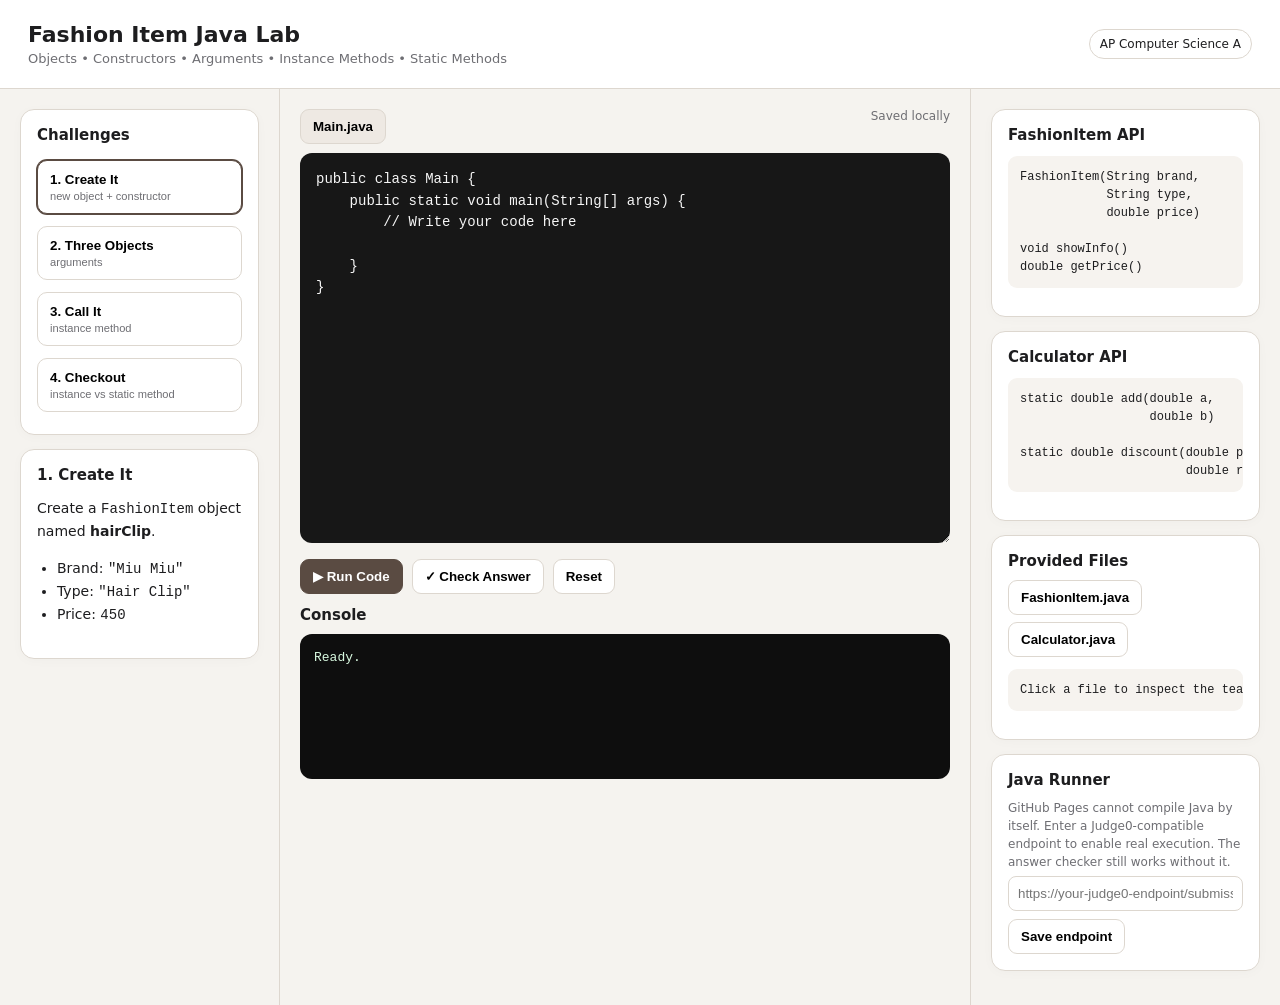
==== index.html @ 928f2ef9 "Add files via upload" ====
<!doctype html>
<html lang="en">
<head>
<meta charset="utf-8" />
<meta name="viewport" content="width=device-width,initial-scale=1" />
<title>Fashion Item Java Lab</title>
<style>
:root{--bg:#f5f3ef;--card:#fff;--ink:#1d1d1f;--muted:#6e6e73;--line:#ddd7cf;--accent:#5a4b42;--ok:#237a4b;--bad:#b33a3a;--code:#171717}
*{box-sizing:border-box} body{margin:0;font-family:Inter,ui-sans-serif,system-ui,-apple-system,BlinkMacSystemFont,"Segoe UI",sans-serif;background:var(--bg);color:var(--ink)}
header{padding:22px 28px;border-bottom:1px solid var(--line);background:#fff;display:flex;justify-content:space-between;gap:20px;align-items:center} h1{font-size:22px;margin:0}.sub{color:var(--muted);font-size:13px;margin-top:4px}.badge{font-size:12px;border:1px solid var(--line);border-radius:999px;padding:7px 10px}
main{display:grid;grid-template-columns:280px minmax(430px,1fr) 310px;min-height:calc(100vh - 83px)} aside,.work{padding:20px}.left{border-right:1px solid var(--line)}.right{border-left:1px solid var(--line)}
.card{background:var(--card);border:1px solid var(--line);border-radius:14px;padding:16px;margin-bottom:14px;box-shadow:0 2px 12px rgba(0,0,0,.025)} h2{font-size:15px;margin:0 0 10px}.challenge{width:100%;text-align:left;padding:11px 12px;margin:6px 0;border:1px solid var(--line);border-radius:10px;background:#fff;cursor:pointer}.challenge.active{border-color:var(--accent);box-shadow:0 0 0 1px var(--accent)}.challenge small{display:block;color:var(--muted);margin-top:3px}
.task p,.task li{font-size:14px;line-height:1.55}.task ul{padding-left:20px}.filetabs{display:flex;gap:7px;margin-bottom:9px;flex-wrap:wrap}.filetabs button,.btn{border:1px solid var(--line);background:#fff;border-radius:9px;padding:9px 12px;cursor:pointer;font-weight:600}.filetabs button.active{background:#eee9e3}.editor{width:100%;min-height:390px;background:var(--code);color:#f6f6f6;border:0;border-radius:12px;padding:16px;font:14px/1.55 ui-monospace,SFMono-Regular,Menlo,Consolas,monospace;tab-size:4;resize:vertical}.actions{display:flex;gap:9px;margin:12px 0}.btn.primary{background:var(--accent);color:#fff;border-color:var(--accent)}.btn:disabled{opacity:.5;cursor:not-allowed}.console{background:#0e0e0e;color:#d7f8df;border-radius:12px;min-height:145px;padding:14px;white-space:pre-wrap;font:13px/1.5 ui-monospace,SFMono-Regular,Menlo,Consolas,monospace}.feedback{margin-top:12px}.check{padding:9px 10px;border-radius:8px;margin:6px 0;font-size:13px;background:#f7f7f7}.ok{color:var(--ok)}.bad{color:var(--bad)} pre.api{overflow:auto;background:#f6f3ef;padding:12px;border-radius:9px;font:12px/1.5 ui-monospace,monospace}.note{font-size:12px;color:var(--muted);line-height:1.5}.status{font-size:12px;color:var(--muted);margin-left:auto}.settings input{width:100%;padding:9px;border:1px solid var(--line);border-radius:8px;margin:5px 0 8px}
@media(max-width:1000px){main{grid-template-columns:1fr}.left,.right{border:0}.right{order:3}.work{order:2}.left{order:1}}
</style>
</head>
<body>
<header><div><h1>Fashion Item Java Lab</h1><div class="sub">Objects • Constructors • Arguments • Instance Methods • Static Methods</div></div><div class="badge">AP Computer Science A</div></header>
<main>
<aside class="left">
  <div class="card"><h2>Challenges</h2><div id="challengeList"></div></div>
  <div class="card task"><h2 id="taskTitle"></h2><div id="taskBody"></div></div>
</aside>
<section class="work">
  <div class="filetabs"><button class="active">Main.java</button><span class="status" id="saveStatus">Saved locally</span></div>
  <textarea id="editor" class="editor" spellcheck="false"></textarea>
  <div class="actions"><button class="btn primary" id="runBtn">▶ Run Code</button><button class="btn" id="checkBtn">✓ Check Answer</button><button class="btn" id="resetBtn">Reset</button></div>
  <h2>Console</h2><div id="console" class="console">Ready.</div>
  <div id="feedback" class="feedback"></div>
</section>
<aside class="right">
  <div class="card"><h2>FashionItem API</h2><pre class="api">FashionItem(String brand,
            String type,
            double price)

void showInfo()
double getPrice()</pre></div>
  <div class="card"><h2>Calculator API</h2><pre class="api">static double add(double a,
                  double b)

static double discount(double price,
                       double rate)</pre></div>
  <div class="card"><h2>Provided Files</h2><div class="filetabs"><button onclick="showFile('fashion')">FashionItem.java</button><button onclick="showFile('calculator')">Calculator.java</button></div><pre id="provided" class="api">Click a file to inspect the teacher-provided code.</pre></div>
  <div class="card settings"><h2>Java Runner</h2><div class="note">GitHub Pages cannot compile Java by itself. Enter a Judge0-compatible endpoint to enable real execution. The answer checker still works without it.</div><input id="endpoint" placeholder="https://your-judge0-endpoint/submissions"/><button class="btn" id="saveEndpoint">Save endpoint</button></div>
</aside>
</main>
<script>
const fashion=`public class FashionItem {
    private String brand;
    private String type;
    private double price;

    public FashionItem(String itemBrand, String itemType, double itemPrice) {
        brand = itemBrand;
        type = itemType;
        price = itemPrice;
    }

    public void showInfo() {
        System.out.println("Brand: " + brand);
        System.out.println("Type: " + type);
        System.out.println("Price: $" + price);
    }

    public double getPrice() {
        return price;
    }
}`;
const calculator=`public class Calculator {
    public static double add(double price1, double price2) {
        return price1 + price2;
    }

    public static double discount(double price, double discountRate) {
        return price * (1 - discountRate);
    }
}`;
const starter=`public class Main {
    public static void main(String[] args) {
        // Write your code here

    }
}`;
const challenges=[
 {title:'1. Create It',small:'new object + constructor',body:`<p>Create a <code>FashionItem</code> object named <b>hairClip</b>.</p><ul><li>Brand: <code>"Miu Miu"</code></li><li>Type: <code>"Hair Clip"</code></li><li>Price: <code>450</code></li></ul>`,checks:[['Created a FashionItem object',/new\s+FashionItem\s*\(/],['Variable name is hairClip',/FashionItem\s+hairClip\s*=/],['Correct constructor arguments',/new\s+FashionItem\s*\(\s*"Miu Miu"\s*,\s*"Hair Clip"\s*,\s*450(?:\.0)?\s*\)/]]},
 {title:'2. Three Objects',small:'arguments',body:`<p>Create all three objects:</p><ul><li><b>ribbon</b>: LV, Ribbon, 200</li><li><b>hairClip</b>: Miu Miu, Hair Clip, 450</li><li><b>earring</b>: LV, Earring, 600</li></ul>`,checks:[['ribbon created',/FashionItem\s+ribbon\s*=\s*new\s+FashionItem\s*\(\s*"LV"\s*,\s*"Ribbon"\s*,\s*200(?:\.0)?\s*\)/],['hairClip created',/FashionItem\s+hairClip\s*=\s*new\s+FashionItem\s*\(\s*"Miu Miu"\s*,\s*"Hair Clip"\s*,\s*450(?:\.0)?\s*\)/],['earring created',/FashionItem\s+earring\s*=\s*new\s+FashionItem\s*\(\s*"LV"\s*,\s*"Earring"\s*,\s*600(?:\.0)?\s*\)/]]},
 {title:'3. Call It',small:'instance method',body:`<p>Create <b>hairClip</b> and then call its <code>showInfo()</code> method.</p><p>Think: <b>Which object</b> is performing the method?</p>`,checks:[['hairClip object created',/FashionItem\s+hairClip\s*=\s*new\s+FashionItem/],['Instance method called on the object',/hairClip\s*\.\s*showInfo\s*\(\s*\)\s*;/]]},
 {title:'4. Checkout',small:'instance vs static method',body:`<p>Create <b>hairClip</b> ($450) and <b>earring</b> ($600).</p><ul><li>Call <code>hairClip.showInfo()</code>.</li><li>Use <code>Calculator.add(...)</code> with both objects' <code>getPrice()</code>.</li><li>Store the result in a <code>double total</code>.</li><li>Print <code>"Total: $" + total</code>.</li></ul>`,checks:[['Both objects created',/FashionItem\s+hairClip[\s\S]*FashionItem\s+earring|FashionItem\s+earring[\s\S]*FashionItem\s+hairClip/],['Instance method: hairClip.showInfo()',/hairClip\s*\.\s*showInfo\s*\(\s*\)/],['Static method: Calculator.add(...)',/Calculator\s*\.\s*add\s*\(/],['Uses both getPrice() calls',/hairClip\s*\.\s*getPrice\s*\(\s*\)[\s\S]*earring\s*\.\s*getPrice\s*\(\s*\)|earring\s*\.\s*getPrice\s*\(\s*\)[\s\S]*hairClip\s*\.\s*getPrice\s*\(\s*\)/],['Stores result in double total',/double\s+total\s*=/],['Prints total',/System\.out\.println\s*\(\s*"Total: \$"\s*\+\s*total\s*\)/]]}
];
let current=0; const ed=document.getElementById('editor');
function key(){return 'fashionJavaLab_'+current}
function render(){document.getElementById('challengeList').innerHTML=challenges.map((c,i)=>`<button class="challenge ${i===current?'active':''}" onclick="selectChallenge(${i})"><b>${c.title}</b><small>${c.small}</small></button>`).join('');document.getElementById('taskTitle').textContent=challenges[current].title;document.getElementById('taskBody').innerHTML=challenges[current].body;ed.value=localStorage.getItem(key())||starter;document.getElementById('feedback').innerHTML='';document.getElementById('console').textContent='Ready.'}
window.selectChallenge=i=>{current=i;render()}; ed.addEventListener('input',()=>{localStorage.setItem(key(),ed.value);document.getElementById('saveStatus').textContent='Saved locally'});
window.showFile=which=>document.getElementById('provided').textContent=which==='fashion'?fashion:calculator;
document.getElementById('resetBtn').onclick=()=>{localStorage.removeItem(key());ed.value=starter;document.getElementById('feedback').innerHTML='';document.getElementById('console').textContent='Ready.'};
document.getElementById('checkBtn').onclick=()=>{let all=true;const html=challenges[current].checks.map(([label,re])=>{const ok=re.test(ed.value);all&=ok;return `<div class="check ${ok?'ok':'bad'}">${ok?'✓':'✗'} ${label}</div>`}).join('');document.getElementById('feedback').innerHTML=html+`<div class="check ${all?'ok':'bad'}"><b>${all?'✓ Challenge complete':'Keep going — fix the items above.'}</b></div>`};
const endpoint=document.getElementById('endpoint'); endpoint.value=localStorage.getItem('judge0Endpoint')||'';document.getElementById('saveEndpoint').onclick=()=>{localStorage.setItem('judge0Endpoint',endpoint.value.trim());alert('Runner endpoint saved on this browser.')};
document.getElementById('runBtn').onclick=async()=>{const ep=(localStorage.getItem('judge0Endpoint')||'').trim();const con=document.getElementById('console');if(!ep){con.textContent='Java runner is not configured.\n\nUse “Check Answer” for structural feedback, or add a Judge0-compatible endpoint in the right panel to run real Java.';return;}con.textContent='Compiling and running…';const source=[ed.value,fashion,calculator].join('\n\n');try{const sep=ep.includes('?')?'&':'?';const res=await fetch(ep+sep+'base64_encoded=false&wait=true',{method:'POST',headers:{'Content-Type':'application/json'},body:JSON.stringify({source_code:source,language_id:62,stdin:''})});const data=await res.json();con.textContent=data.stdout||data.compile_output||data.stderr||data.message||JSON.stringify(data,null,2)}catch(e){con.textContent='Runner error: '+e.message+'\n\nIf this is a CORS error, use your own proxy/runner endpoint.'}};
render();
</script>
</body></html>
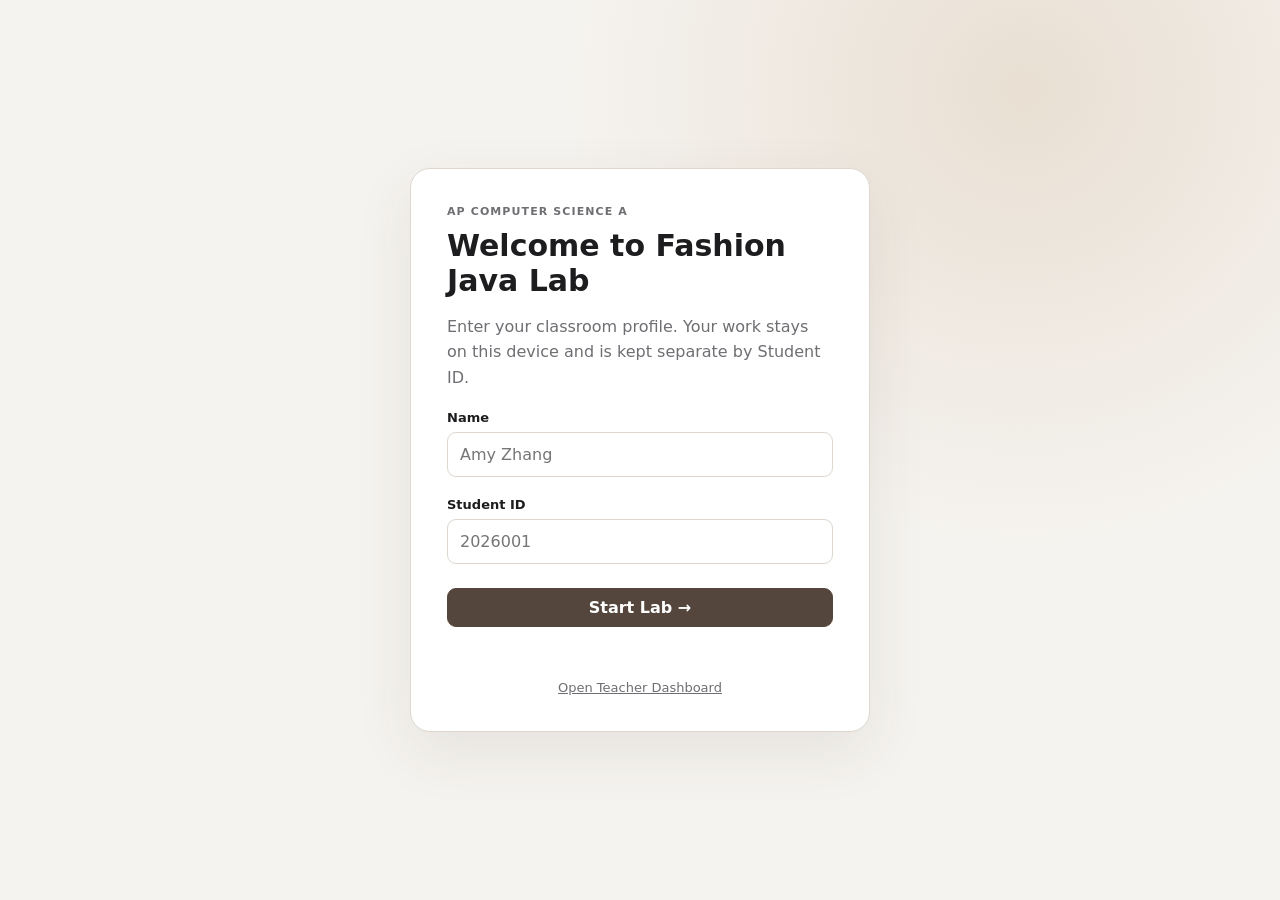
==== commit 4a5b23d3: "Build persistent Fashion Java Lab workflow" ====
--- a/index.html
+++ b/index.html
@@ -1,101 +1,26 @@
 <!doctype html>
-<html lang="en">
-<head>
-<meta charset="utf-8" />
-<meta name="viewport" content="width=device-width,initial-scale=1" />
-<title>Fashion Item Java Lab</title>
-<style>
-:root{--bg:#f5f3ef;--card:#fff;--ink:#1d1d1f;--muted:#6e6e73;--line:#ddd7cf;--accent:#5a4b42;--ok:#237a4b;--bad:#b33a3a;--code:#171717}
-*{box-sizing:border-box} body{margin:0;font-family:Inter,ui-sans-serif,system-ui,-apple-system,BlinkMacSystemFont,"Segoe UI",sans-serif;background:var(--bg);color:var(--ink)}
-header{padding:22px 28px;border-bottom:1px solid var(--line);background:#fff;display:flex;justify-content:space-between;gap:20px;align-items:center} h1{font-size:22px;margin:0}.sub{color:var(--muted);font-size:13px;margin-top:4px}.badge{font-size:12px;border:1px solid var(--line);border-radius:999px;padding:7px 10px}
-main{display:grid;grid-template-columns:280px minmax(430px,1fr) 310px;min-height:calc(100vh - 83px)} aside,.work{padding:20px}.left{border-right:1px solid var(--line)}.right{border-left:1px solid var(--line)}
-.card{background:var(--card);border:1px solid var(--line);border-radius:14px;padding:16px;margin-bottom:14px;box-shadow:0 2px 12px rgba(0,0,0,.025)} h2{font-size:15px;margin:0 0 10px}.challenge{width:100%;text-align:left;padding:11px 12px;margin:6px 0;border:1px solid var(--line);border-radius:10px;background:#fff;cursor:pointer}.challenge.active{border-color:var(--accent);box-shadow:0 0 0 1px var(--accent)}.challenge small{display:block;color:var(--muted);margin-top:3px}
-.task p,.task li{font-size:14px;line-height:1.55}.task ul{padding-left:20px}.filetabs{display:flex;gap:7px;margin-bottom:9px;flex-wrap:wrap}.filetabs button,.btn{border:1px solid var(--line);background:#fff;border-radius:9px;padding:9px 12px;cursor:pointer;font-weight:600}.filetabs button.active{background:#eee9e3}.editor{width:100%;min-height:390px;background:var(--code);color:#f6f6f6;border:0;border-radius:12px;padding:16px;font:14px/1.55 ui-monospace,SFMono-Regular,Menlo,Consolas,monospace;tab-size:4;resize:vertical}.actions{display:flex;gap:9px;margin:12px 0}.btn.primary{background:var(--accent);color:#fff;border-color:var(--accent)}.btn:disabled{opacity:.5;cursor:not-allowed}.console{background:#0e0e0e;color:#d7f8df;border-radius:12px;min-height:145px;padding:14px;white-space:pre-wrap;font:13px/1.5 ui-monospace,SFMono-Regular,Menlo,Consolas,monospace}.feedback{margin-top:12px}.check{padding:9px 10px;border-radius:8px;margin:6px 0;font-size:13px;background:#f7f7f7}.ok{color:var(--ok)}.bad{color:var(--bad)} pre.api{overflow:auto;background:#f6f3ef;padding:12px;border-radius:9px;font:12px/1.5 ui-monospace,monospace}.note{font-size:12px;color:var(--muted);line-height:1.5}.status{font-size:12px;color:var(--muted);margin-left:auto}.settings input{width:100%;padding:9px;border:1px solid var(--line);border-radius:8px;margin:5px 0 8px}
-@media(max-width:1000px){main{grid-template-columns:1fr}.left,.right{border:0}.right{order:3}.work{order:2}.left{order:1}}
-</style>
-</head>
+<html lang="en"><head><meta charset="utf-8"><meta name="viewport" content="width=device-width,initial-scale=1"><title>Fashion Item Java Lab</title><link rel="stylesheet" href="assets/style.css"></head>
 <body>
-<header><div><h1>Fashion Item Java Lab</h1><div class="sub">Objects • Constructors • Arguments • Instance Methods • Static Methods</div></div><div class="badge">AP Computer Science A</div></header>
-<main>
-<aside class="left">
-  <div class="card"><h2>Challenges</h2><div id="challengeList"></div></div>
-  <div class="card task"><h2 id="taskTitle"></h2><div id="taskBody"></div></div>
-</aside>
-<section class="work">
-  <div class="filetabs"><button class="active">Main.java</button><span class="status" id="saveStatus">Saved locally</span></div>
-  <textarea id="editor" class="editor" spellcheck="false"></textarea>
-  <div class="actions"><button class="btn primary" id="runBtn">▶ Run Code</button><button class="btn" id="checkBtn">✓ Check Answer</button><button class="btn" id="resetBtn">Reset</button></div>
-  <h2>Console</h2><div id="console" class="console">Ready.</div>
-  <div id="feedback" class="feedback"></div>
-</section>
-<aside class="right">
-  <div class="card"><h2>FashionItem API</h2><pre class="api">FashionItem(String brand,
-            String type,
-            double price)
+<section id="loginView" class="login-shell"><form id="loginForm" class="login-card"><div class="eyebrow">AP Computer Science A</div><h1>Welcome to Fashion Java Lab</h1><p class="muted">Enter your classroom profile. Your work stays on this device and is kept separate by Student ID.</p><label for="studentName">Name</label><input id="studentName" name="name" autocomplete="name" required maxlength="80" placeholder="Amy Zhang"><label for="studentId">Student ID</label><input id="studentId" name="id" required maxlength="40" pattern=".*\S.*" placeholder="2026001"><button class="btn primary wide" type="submit">Start Lab →</button><p id="loginError" class="error" role="alert"></p><a href="teacher.html" class="quiet-link">Open Teacher Dashboard</a></form></section>
+<div id="labView" class="hidden">
+<header class="topbar"><div><h1>Fashion Item Java Lab</h1><div class="sub">Objects · Constructors · Arguments · Methods</div></div><div class="student-tools"><span id="studentBadge" class="badge"></span><strong id="topScore">Score: 0 / 4</strong><button id="exportBtn" class="btn">Export Assignment</button><button id="logoutBtn" class="btn ghost">Logout</button></div></header>
+<main class="lab-grid"><aside class="left panel"><div class="section-label">Progress</div><div id="challengeList"></div><article class="card task"><div class="eyebrow" id="challengeNumber"></div><h2 id="taskTitle"></h2><div id="taskBody"></div></article><button id="resetBtn" class="text-button danger">Reset My Lab</button></aside>
+<section class="work panel"><div class="editor-head"><div id="fileTabs" class="filetabs"><button data-file="main" class="active">Main.java <span class="edit-dot">editable</span></button><button data-file="fashion">FashionItem.java</button><button data-file="calculator">Calculator.java</button></div><span class="save-status" id="saveStatus">Saved locally ✓</span></div><textarea id="editor" class="editor" aria-label="Java code editor" spellcheck="false"></textarea><div class="actions"><button class="btn primary" id="runBtn">▶ Run Code</button><button class="btn success" id="checkBtn">✓ Check Answer</button></div><section class="results"><div class="section-label">Console &amp; Check Results</div><div id="console" class="console" aria-live="polite">Ready. Select a challenge and build your Main.java.</div><div id="feedback" aria-live="polite"></div></section></section>
+<aside class="right panel"><div class="section-label">API Reference</div><article class="card"><h2>FashionItem</h2><h3>Constructor · parameters</h3><pre class="api">FashionItem(
+  String itemBrand,
+  String itemType,
+  double itemPrice
+)</pre><h3>Instance methods</h3><code>void showInfo()</code><br><code>double getPrice()</code></article><article class="card"><h2>Calculator</h2><h3>Static methods</h3><pre class="api">static double add(
+  double price1,
+  double price2
+)
 
-void showInfo()
-double getPrice()</pre></div>
-  <div class="card"><h2>Calculator API</h2><pre class="api">static double add(double a,
-                  double b)
+static double discount(
+  double price,
+  double discountRate
+)</pre></article><article class="card concept"><h2>Object or class?</h2><pre><b>hairClip</b>.showInfo()
+↑ OBJECT → instance method
 
-static double discount(double price,
-                       double rate)</pre></div>
-  <div class="card"><h2>Provided Files</h2><div class="filetabs"><button onclick="showFile('fashion')">FashionItem.java</button><button onclick="showFile('calculator')">Calculator.java</button></div><pre id="provided" class="api">Click a file to inspect the teacher-provided code.</pre></div>
-  <div class="card settings"><h2>Java Runner</h2><div class="note">GitHub Pages cannot compile Java by itself. Enter a Judge0-compatible endpoint to enable real execution. The answer checker still works without it.</div><input id="endpoint" placeholder="https://your-judge0-endpoint/submissions"/><button class="btn" id="saveEndpoint">Save endpoint</button></div>
-</aside>
-</main>
-<script>
-const fashion=`public class FashionItem {
-    private String brand;
-    private String type;
-    private double price;
-
-    public FashionItem(String itemBrand, String itemType, double itemPrice) {
-        brand = itemBrand;
-        type = itemType;
-        price = itemPrice;
-    }
-
-    public void showInfo() {
-        System.out.println("Brand: " + brand);
-        System.out.println("Type: " + type);
-        System.out.println("Price: $" + price);
-    }
-
-    public double getPrice() {
-        return price;
-    }
-}`;
-const calculator=`public class Calculator {
-    public static double add(double price1, double price2) {
-        return price1 + price2;
-    }
-
-    public static double discount(double price, double discountRate) {
-        return price * (1 - discountRate);
-    }
-}`;
-const starter=`public class Main {
-    public static void main(String[] args) {
-        // Write your code here
-
-    }
-}`;
-const challenges=[
- {title:'1. Create It',small:'new object + constructor',body:`<p>Create a <code>FashionItem</code> object named <b>hairClip</b>.</p><ul><li>Brand: <code>"Miu Miu"</code></li><li>Type: <code>"Hair Clip"</code></li><li>Price: <code>450</code></li></ul>`,checks:[['Created a FashionItem object',/new\s+FashionItem\s*\(/],['Variable name is hairClip',/FashionItem\s+hairClip\s*=/],['Correct constructor arguments',/new\s+FashionItem\s*\(\s*"Miu Miu"\s*,\s*"Hair Clip"\s*,\s*450(?:\.0)?\s*\)/]]},
- {title:'2. Three Objects',small:'arguments',body:`<p>Create all three objects:</p><ul><li><b>ribbon</b>: LV, Ribbon, 200</li><li><b>hairClip</b>: Miu Miu, Hair Clip, 450</li><li><b>earring</b>: LV, Earring, 600</li></ul>`,checks:[['ribbon created',/FashionItem\s+ribbon\s*=\s*new\s+FashionItem\s*\(\s*"LV"\s*,\s*"Ribbon"\s*,\s*200(?:\.0)?\s*\)/],['hairClip created',/FashionItem\s+hairClip\s*=\s*new\s+FashionItem\s*\(\s*"Miu Miu"\s*,\s*"Hair Clip"\s*,\s*450(?:\.0)?\s*\)/],['earring created',/FashionItem\s+earring\s*=\s*new\s+FashionItem\s*\(\s*"LV"\s*,\s*"Earring"\s*,\s*600(?:\.0)?\s*\)/]]},
- {title:'3. Call It',small:'instance method',body:`<p>Create <b>hairClip</b> and then call its <code>showInfo()</code> method.</p><p>Think: <b>Which object</b> is performing the method?</p>`,checks:[['hairClip object created',/FashionItem\s+hairClip\s*=\s*new\s+FashionItem/],['Instance method called on the object',/hairClip\s*\.\s*showInfo\s*\(\s*\)\s*;/]]},
- {title:'4. Checkout',small:'instance vs static method',body:`<p>Create <b>hairClip</b> ($450) and <b>earring</b> ($600).</p><ul><li>Call <code>hairClip.showInfo()</code>.</li><li>Use <code>Calculator.add(...)</code> with both objects' <code>getPrice()</code>.</li><li>Store the result in a <code>double total</code>.</li><li>Print <code>"Total: $" + total</code>.</li></ul>`,checks:[['Both objects created',/FashionItem\s+hairClip[\s\S]*FashionItem\s+earring|FashionItem\s+earring[\s\S]*FashionItem\s+hairClip/],['Instance method: hairClip.showInfo()',/hairClip\s*\.\s*showInfo\s*\(\s*\)/],['Static method: Calculator.add(...)',/Calculator\s*\.\s*add\s*\(/],['Uses both getPrice() calls',/hairClip\s*\.\s*getPrice\s*\(\s*\)[\s\S]*earring\s*\.\s*getPrice\s*\(\s*\)|earring\s*\.\s*getPrice\s*\(\s*\)[\s\S]*hairClip\s*\.\s*getPrice\s*\(\s*\)/],['Stores result in double total',/double\s+total\s*=/],['Prints total',/System\.out\.println\s*\(\s*"Total: \$"\s*\+\s*total\s*\)/]]}
-];
-let current=0; const ed=document.getElementById('editor');
-function key(){return 'fashionJavaLab_'+current}
-function render(){document.getElementById('challengeList').innerHTML=challenges.map((c,i)=>`<button class="challenge ${i===current?'active':''}" onclick="selectChallenge(${i})"><b>${c.title}</b><small>${c.small}</small></button>`).join('');document.getElementById('taskTitle').textContent=challenges[current].title;document.getElementById('taskBody').innerHTML=challenges[current].body;ed.value=localStorage.getItem(key())||starter;document.getElementById('feedback').innerHTML='';document.getElementById('console').textContent='Ready.'}
-window.selectChallenge=i=>{current=i;render()}; ed.addEventListener('input',()=>{localStorage.setItem(key(),ed.value);document.getElementById('saveStatus').textContent='Saved locally'});
-window.showFile=which=>document.getElementById('provided').textContent=which==='fashion'?fashion:calculator;
-document.getElementById('resetBtn').onclick=()=>{localStorage.removeItem(key());ed.value=starter;document.getElementById('feedback').innerHTML='';document.getElementById('console').textContent='Ready.'};
-document.getElementById('checkBtn').onclick=()=>{let all=true;const html=challenges[current].checks.map(([label,re])=>{const ok=re.test(ed.value);all&=ok;return `<div class="check ${ok?'ok':'bad'}">${ok?'✓':'✗'} ${label}</div>`}).join('');document.getElementById('feedback').innerHTML=html+`<div class="check ${all?'ok':'bad'}"><b>${all?'✓ Challenge complete':'Keep going — fix the items above.'}</b></div>`};
-const endpoint=document.getElementById('endpoint'); endpoint.value=localStorage.getItem('judge0Endpoint')||'';document.getElementById('saveEndpoint').onclick=()=>{localStorage.setItem('judge0Endpoint',endpoint.value.trim());alert('Runner endpoint saved on this browser.')};
-document.getElementById('runBtn').onclick=async()=>{const ep=(localStorage.getItem('judge0Endpoint')||'').trim();const con=document.getElementById('console');if(!ep){con.textContent='Java runner is not configured.\n\nUse “Check Answer” for structural feedback, or add a Judge0-compatible endpoint in the right panel to run real Java.';return;}con.textContent='Compiling and running…';const source=[ed.value,fashion,calculator].join('\n\n');try{const sep=ep.includes('?')?'&':'?';const res=await fetch(ep+sep+'base64_encoded=false&wait=true',{method:'POST',headers:{'Content-Type':'application/json'},body:JSON.stringify({source_code:source,language_id:62,stdin:''})});const data=await res.json();con.textContent=data.stdout||data.compile_output||data.stderr||data.message||JSON.stringify(data,null,2)}catch(e){con.textContent='Runner error: '+e.message+'\n\nIf this is a CORS error, use your own proxy/runner endpoint.'}};
-render();
-</script>
-</body></html>
+<b>Calculator</b>.add(...)
+↑ CLASS → static method</pre></article><details class="card settings"><summary>Java Runner settings</summary><p class="note">Optional Judge0-compatible submissions endpoint. Check Answer works without it.</p><label for="endpoint">Endpoint</label><input id="endpoint" placeholder="https://…/submissions"><button class="btn" id="saveEndpoint">Save endpoint</button></details></aside></main></div>
+<script src="assets/app.js"></script></body></html>
--- a/assets/style.css
+++ b/assets/style.css
@@ -0,0 +1 @@
+:root{--bg:#f5f3ef;--card:#fff;--ink:#1d1d1f;--muted:#6e6e73;--line:#ddd7cf;--accent:#55463d;--accent-soft:#eee8e1;--ok:#197447;--ok-soft:#e9f6ef;--bad:#b33a3a;--bad-soft:#fdf0ef;--code:#171717}*{box-sizing:border-box}body{margin:0;font-family:Inter,ui-sans-serif,system-ui,-apple-system,"Segoe UI",sans-serif;background:var(--bg);color:var(--ink)}button,input,textarea{font:inherit}.hidden{display:none!important}.muted,.note,.sub{color:var(--muted)}.login-shell{min-height:100vh;display:grid;place-items:center;padding:24px;background:radial-gradient(circle at 80% 10%,#e9dfd3,transparent 35%),var(--bg)}.login-card{width:min(460px,100%);background:#fff;border:1px solid var(--line);border-radius:20px;padding:36px;box-shadow:0 20px 60px #4a382516}.login-card h1{font-size:30px;margin:8px 0}.login-card p{line-height:1.6}.login-card label,.settings label{display:block;font-size:13px;font-weight:700;margin:20px 0 7px}.login-card input,.settings input{width:100%;padding:12px;border:1px solid var(--line);border-radius:9px}.wide{width:100%;margin-top:24px}.quiet-link{display:block;text-align:center;margin-top:20px;color:var(--muted);font-size:13px}.error{color:var(--bad);font-size:13px;min-height:20px}.topbar{padding:16px 24px;border-bottom:1px solid var(--line);background:#fff;display:flex;justify-content:space-between;gap:20px;align-items:center}.topbar h1{font-size:20px;margin:0}.sub{font-size:12px;margin-top:3px}.student-tools{display:flex;align-items:center;gap:10px;flex-wrap:wrap;justify-content:flex-end}.badge{font-size:12px;background:var(--accent-soft);border-radius:999px;padding:7px 11px}.lab-grid{display:grid;grid-template-columns:280px minmax(450px,1fr) 300px;min-height:calc(100vh - 73px)}.panel{padding:20px}.left{border-right:1px solid var(--line)}.right{border-left:1px solid var(--line)}.section-label,.eyebrow{text-transform:uppercase;letter-spacing:.1em;font-size:11px;font-weight:800;color:var(--muted);margin-bottom:10px}.card{background:var(--card);border:1px solid var(--line);border-radius:14px;padding:16px;margin:14px 0;box-shadow:0 2px 12px #00000007}.card h2{font-size:16px;margin:0 0 10px}.card h3{font-size:11px;text-transform:uppercase;letter-spacing:.07em;color:var(--muted);margin:16px 0 7px}.task p,.task li{font-size:14px;line-height:1.55}.task ul{padding-left:20px}.challenge{width:100%;display:grid;grid-template-columns:28px 1fr 20px;text-align:left;align-items:center;padding:11px 9px;margin:5px 0;border:1px solid transparent;border-radius:10px;background:transparent;cursor:pointer}.challenge.active{border-color:var(--accent);background:#fff}.challenge:hover{background:#fff}.challenge small{display:block;color:var(--muted);margin-top:2px}.progress-icon{font-size:17px;color:var(--muted)}.complete .progress-icon{color:var(--ok)}.editor-head{display:flex;align-items:center;justify-content:space-between;gap:8px}.filetabs{display:flex;gap:6px;flex-wrap:wrap}.filetabs button,.btn{border:1px solid var(--line);background:#fff;border-radius:9px;padding:9px 12px;cursor:pointer;font-weight:650}.filetabs button.active{background:var(--accent-soft);border-color:#c9b9aa}.edit-dot{font-size:9px;color:var(--ok);margin-left:3px}.editor{width:100%;min-height:430px;background:var(--code);color:#f6f6f6;border:0;border-radius:12px;padding:18px;margin-top:9px;font:14px/1.6 ui-monospace,SFMono-Regular,Menlo,Consolas,monospace;tab-size:4;resize:vertical}.editor:read-only{color:#d5d0cb}.save-status{font-size:12px;color:var(--ok);white-space:nowrap}.actions{display:flex;gap:9px;margin:12px 0}.btn.primary{background:var(--accent);color:#fff;border-color:var(--accent)}.btn.success{color:var(--ok);border-color:#99cbb0}.btn.ghost{background:transparent}.text-button{border:0;background:none;cursor:pointer;text-decoration:underline;color:var(--muted)}.danger{color:var(--bad)}.results{margin-top:20px}.console{background:#0e0e0e;color:#d7f8df;border-radius:12px;min-height:100px;padding:14px;white-space:pre-wrap;font:13px/1.5 ui-monospace,SFMono-Regular,Menlo,Consolas,monospace}.check{padding:9px 11px;border-radius:8px;margin:6px 0;font-size:13px}.check.ok{color:var(--ok);background:var(--ok-soft)}.check.bad{color:var(--bad);background:var(--bad-soft)}pre.api{overflow:auto;background:#f6f3ef;padding:12px;border-radius:9px;font:12px/1.5 ui-monospace,monospace}.concept pre{white-space:pre-wrap;font:12px/1.7 ui-monospace,monospace}.settings summary{cursor:pointer;font-weight:700}.settings input{margin:4px 0 9px}.note{font-size:12px;line-height:1.5}@media(max-width:1080px){.lab-grid{grid-template-columns:240px 1fr}.right{grid-column:1/-1;border:0;border-top:1px solid var(--line);display:grid;grid-template-columns:repeat(3,1fr);gap:12px}.right>.section-label{grid-column:1/-1}.right .card{margin:0}}@media(max-width:760px){.topbar{align-items:flex-start}.lab-grid{display:block}.left,.right{border:0;border-bottom:1px solid var(--line)}.right{display:block}.right .card{margin:14px 0}.student-tools .badge{display:none}.editor{min-height:360px}.login-card{padding:26px}.save-status{display:none}}
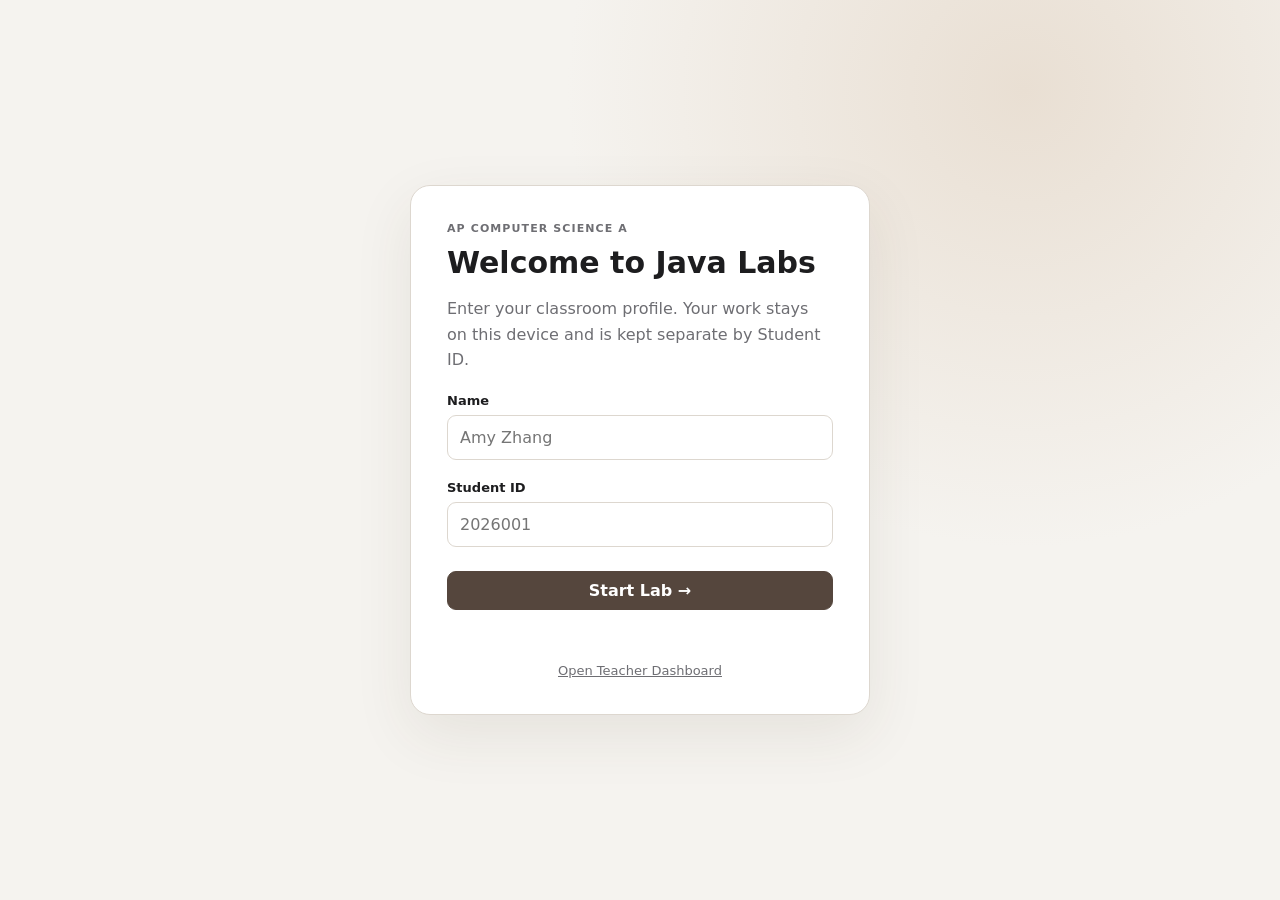
==== commit 73bd3b2d: "Add Trail Pass Lab 2 with checkpoints and separate scoring" ====
--- a/index.html
+++ b/index.html
@@ -1,12 +1,13 @@
 <!doctype html>
-<html lang="en"><head><meta charset="utf-8"><meta name="viewport" content="width=device-width,initial-scale=1"><title>Fashion Item Java Lab</title><link rel="stylesheet" href="assets/style.css"></head>
+<html lang="en"><head><meta charset="utf-8"><meta name="viewport" content="width=device-width,initial-scale=1"><title>AP CSA Java Labs</title><link rel="stylesheet" href="assets/style.css"></head>
 <body>
-<section id="loginView" class="login-shell"><form id="loginForm" class="login-card"><div class="eyebrow">AP Computer Science A</div><h1>Welcome to Fashion Java Lab</h1><p class="muted">Enter your classroom profile. Your work stays on this device and is kept separate by Student ID.</p><label for="studentName">Name</label><input id="studentName" name="name" autocomplete="name" required maxlength="80" placeholder="Amy Zhang"><label for="studentId">Student ID</label><input id="studentId" name="id" required maxlength="40" pattern=".*\S.*" placeholder="2026001"><button class="btn primary wide" type="submit">Start Lab →</button><p id="loginError" class="error" role="alert"></p><a href="teacher.html" class="quiet-link">Open Teacher Dashboard</a></form></section>
+<section id="loginView" class="login-shell"><form id="loginForm" class="login-card"><div class="eyebrow">AP Computer Science A</div><h1>Welcome to Java Labs</h1><p class="muted">Enter your classroom profile. Your work stays on this device and is kept separate by Student ID.</p><label for="studentName">Name</label><input id="studentName" name="name" autocomplete="name" required maxlength="80" placeholder="Amy Zhang"><label for="studentId">Student ID</label><input id="studentId" name="id" required maxlength="40" pattern=".*\S.*" placeholder="2026001"><button class="btn primary wide" type="submit">Start Lab →</button><p id="loginError" class="error" role="alert"></p><a href="teacher.html" class="quiet-link">Open Teacher Dashboard</a></form></section>
+<section id="labSelectView" class="lab-select-shell hidden"><div class="lab-select-card"><div class="lab-select-head"><div><div class="eyebrow">AP Computer Science A</div><h1>Choose a Lab</h1><p class="muted">Select the activity you want to open.</p></div><div class="student-tools"><span id="selectStudentBadge" class="badge"></span><button id="selectLogoutBtn" class="btn ghost" type="button">Logout</button></div></div><div class="lab-options"><button id="lab1Btn" class="lab-option" type="button"><span class="lab-number">Lab 1</span><strong>Fashion Java Lab</strong><small>Objects · Constructors · Arguments · Methods</small><span class="lab-arrow">Open →</span></button><button id="lab2Btn" class="lab-option" type="button"><span class="lab-number">Lab 2</span><strong>Trail Pass Java Lab</strong><small>Strings · Substrings · Random Numbers</small><span class="lab-arrow">Open →</span></button></div></div></section>
 <div id="labView" class="hidden">
-<header class="topbar"><div><h1>Fashion Item Java Lab</h1><div class="sub">Objects · Constructors · Arguments · Methods</div></div><div class="student-tools"><span id="studentBadge" class="badge"></span><strong id="topScore">Score: 0 / 4</strong><button id="exportBtn" class="btn">Export Assignment</button><button id="logoutBtn" class="btn ghost">Logout</button></div></header>
+<header class="topbar"><div><h1 id="labTitle">Fashion Item Java Lab</h1><div id="labSubtitle" class="sub">Objects · Constructors · Arguments · Methods</div></div><div class="student-tools"><span id="studentBadge" class="badge"></span><strong id="topScore">Score: 0 / 4</strong><button id="chooseLabBtn" class="btn ghost" type="button">Choose Lab</button><button id="exportBtn" class="btn">Export Assignment</button><button id="logoutBtn" class="btn ghost">Logout</button></div></header>
 <main class="lab-grid"><aside class="left panel"><div class="section-label">Progress</div><div id="challengeList"></div><article class="card task"><div class="eyebrow" id="challengeNumber"></div><h2 id="taskTitle"></h2><div id="taskBody"></div></article><button id="resetBtn" class="text-button danger">Reset My Lab</button></aside>
 <section class="work panel"><div class="editor-head"><div id="fileTabs" class="filetabs"><button data-file="main" class="active">Main.java <span class="edit-dot">editable</span></button><button data-file="fashion">FashionItem.java</button><button data-file="calculator">Calculator.java</button></div><span class="save-status" id="saveStatus">Saved locally ✓</span></div><textarea id="editor" class="editor" aria-label="Java code editor" spellcheck="false"></textarea><div class="actions"><button class="btn primary" id="runBtn">▶ Run Code</button><button class="btn success" id="checkBtn">✓ Check Answer</button></div><section class="results"><div class="section-label">Console &amp; Check Results</div><div id="console" class="console" aria-live="polite">Ready. Select a challenge and build your Main.java.</div><div id="feedback" aria-live="polite"></div></section></section>
-<aside class="right panel"><div class="section-label">API Reference</div><article class="card"><h2>FashionItem</h2><h3>Constructor · parameters</h3><pre class="api">FashionItem(
+<aside class="right panel"><div class="section-label">API Reference</div><div id="fashionReference"><article class="card"><h2>FashionItem</h2><h3>Constructor · parameters</h3><pre class="api">FashionItem(
   String itemBrand,
   String itemType,
   double itemPrice
@@ -18,9 +19,16 @@
 static double discount(
   double price,
   double discountRate
-)</pre></article><article class="card concept"><h2>Object or class?</h2><pre><b>hairClip</b>.showInfo()
-↑ OBJECT → instance method
+)</pre></article><article class="card concept"><h2>Object or class?</h2><pre><b>objectName</b>.instanceMethod()
+↑ call on an OBJECT
 
-<b>Calculator</b>.add(...)
-↑ CLASS → static method</pre></article><details class="card settings"><summary>Java Runner settings</summary><p class="note">Optional Judge0-compatible submissions endpoint. Check Answer works without it.</p><label for="endpoint">Endpoint</label><input id="endpoint" placeholder="https://…/submissions"><button class="btn" id="saveEndpoint">Save endpoint</button></details></aside></main></div>
+<b>ClassName</b>.staticMethod(...)
+↑ call on a CLASS</pre></article></div><div id="trailReference" class="hidden"><article class="card"><h2>String API</h2><pre class="api">int indexOf(String text)
+String substring(int begin)
+String substring(int begin, int end)
+int length()</pre><p class="note">Indices start at 0. The substring end is exclusive. Call these methods on a String object.</p></article><article class="card"><h2>Random positions</h2><pre class="api">Math.random()
+// double: 0.0 ≤ value &lt; 1.0
+
+(int) (Math.random() * count)
+// integer: 0 through count - 1</pre><p class="note">Scale before casting. For a slice of length k in a string of length n, there are n - k + 1 valid start positions.</p></article><article class="card"><h2>Checkpoint guide</h2><p class="note">One cumulative Main.java. Each completed checkpoint earns one point. Check Answer checks Java structures; it does not compile or execute code. Use the variable names in each task. Run Code is optional.</p></article></div><details class="card settings"><summary>Java Runner settings</summary><p class="note">Optional Judge0-compatible submissions endpoint. Check Answer works without it.</p><label for="endpoint">Endpoint</label><input id="endpoint" placeholder="https://…/submissions"><button class="btn" id="saveEndpoint">Save endpoint</button></details></aside></main></div>
 <script src="assets/app.js"></script></body></html>
--- a/assets/style.css
+++ b/assets/style.css
@@ -1 +1 @@
-:root{--bg:#f5f3ef;--card:#fff;--ink:#1d1d1f;--muted:#6e6e73;--line:#ddd7cf;--accent:#55463d;--accent-soft:#eee8e1;--ok:#197447;--ok-soft:#e9f6ef;--bad:#b33a3a;--bad-soft:#fdf0ef;--code:#171717}*{box-sizing:border-box}body{margin:0;font-family:Inter,ui-sans-serif,system-ui,-apple-system,"Segoe UI",sans-serif;background:var(--bg);color:var(--ink)}button,input,textarea{font:inherit}.hidden{display:none!important}.muted,.note,.sub{color:var(--muted)}.login-shell{min-height:100vh;display:grid;place-items:center;padding:24px;background:radial-gradient(circle at 80% 10%,#e9dfd3,transparent 35%),var(--bg)}.login-card{width:min(460px,100%);background:#fff;border:1px solid var(--line);border-radius:20px;padding:36px;box-shadow:0 20px 60px #4a382516}.login-card h1{font-size:30px;margin:8px 0}.login-card p{line-height:1.6}.login-card label,.settings label{display:block;font-size:13px;font-weight:700;margin:20px 0 7px}.login-card input,.settings input{width:100%;padding:12px;border:1px solid var(--line);border-radius:9px}.wide{width:100%;margin-top:24px}.quiet-link{display:block;text-align:center;margin-top:20px;color:var(--muted);font-size:13px}.error{color:var(--bad);font-size:13px;min-height:20px}.topbar{padding:16px 24px;border-bottom:1px solid var(--line);background:#fff;display:flex;justify-content:space-between;gap:20px;align-items:center}.topbar h1{font-size:20px;margin:0}.sub{font-size:12px;margin-top:3px}.student-tools{display:flex;align-items:center;gap:10px;flex-wrap:wrap;justify-content:flex-end}.badge{font-size:12px;background:var(--accent-soft);border-radius:999px;padding:7px 11px}.lab-grid{display:grid;grid-template-columns:280px minmax(450px,1fr) 300px;min-height:calc(100vh - 73px)}.panel{padding:20px}.left{border-right:1px solid var(--line)}.right{border-left:1px solid var(--line)}.section-label,.eyebrow{text-transform:uppercase;letter-spacing:.1em;font-size:11px;font-weight:800;color:var(--muted);margin-bottom:10px}.card{background:var(--card);border:1px solid var(--line);border-radius:14px;padding:16px;margin:14px 0;box-shadow:0 2px 12px #00000007}.card h2{font-size:16px;margin:0 0 10px}.card h3{font-size:11px;text-transform:uppercase;letter-spacing:.07em;color:var(--muted);margin:16px 0 7px}.task p,.task li{font-size:14px;line-height:1.55}.task ul{padding-left:20px}.challenge{width:100%;display:grid;grid-template-columns:28px 1fr 20px;text-align:left;align-items:center;padding:11px 9px;margin:5px 0;border:1px solid transparent;border-radius:10px;background:transparent;cursor:pointer}.challenge.active{border-color:var(--accent);background:#fff}.challenge:hover{background:#fff}.challenge small{display:block;color:var(--muted);margin-top:2px}.progress-icon{font-size:17px;color:var(--muted)}.complete .progress-icon{color:var(--ok)}.editor-head{display:flex;align-items:center;justify-content:space-between;gap:8px}.filetabs{display:flex;gap:6px;flex-wrap:wrap}.filetabs button,.btn{border:1px solid var(--line);background:#fff;border-radius:9px;padding:9px 12px;cursor:pointer;font-weight:650}.filetabs button.active{background:var(--accent-soft);border-color:#c9b9aa}.edit-dot{font-size:9px;color:var(--ok);margin-left:3px}.editor{width:100%;min-height:430px;background:var(--code);color:#f6f6f6;border:0;border-radius:12px;padding:18px;margin-top:9px;font:14px/1.6 ui-monospace,SFMono-Regular,Menlo,Consolas,monospace;tab-size:4;resize:vertical}.editor:read-only{color:#d5d0cb}.save-status{font-size:12px;color:var(--ok);white-space:nowrap}.actions{display:flex;gap:9px;margin:12px 0}.btn.primary{background:var(--accent);color:#fff;border-color:var(--accent)}.btn.success{color:var(--ok);border-color:#99cbb0}.btn.ghost{background:transparent}.text-button{border:0;background:none;cursor:pointer;text-decoration:underline;color:var(--muted)}.danger{color:var(--bad)}.results{margin-top:20px}.console{background:#0e0e0e;color:#d7f8df;border-radius:12px;min-height:100px;padding:14px;white-space:pre-wrap;font:13px/1.5 ui-monospace,SFMono-Regular,Menlo,Consolas,monospace}.check{padding:9px 11px;border-radius:8px;margin:6px 0;font-size:13px}.check.ok{color:var(--ok);background:var(--ok-soft)}.check.bad{color:var(--bad);background:var(--bad-soft)}pre.api{overflow:auto;background:#f6f3ef;padding:12px;border-radius:9px;font:12px/1.5 ui-monospace,monospace}.concept pre{white-space:pre-wrap;font:12px/1.7 ui-monospace,monospace}.settings summary{cursor:pointer;font-weight:700}.settings input{margin:4px 0 9px}.note{font-size:12px;line-height:1.5}@media(max-width:1080px){.lab-grid{grid-template-columns:240px 1fr}.right{grid-column:1/-1;border:0;border-top:1px solid var(--line);display:grid;grid-template-columns:repeat(3,1fr);gap:12px}.right>.section-label{grid-column:1/-1}.right .card{margin:0}}@media(max-width:760px){.topbar{align-items:flex-start}.lab-grid{display:block}.left,.right{border:0;border-bottom:1px solid var(--line)}.right{display:block}.right .card{margin:14px 0}.student-tools .badge{display:none}.editor{min-height:360px}.login-card{padding:26px}.save-status{display:none}}
+:root{--bg:#f5f3ef;--card:#fff;--ink:#1d1d1f;--muted:#6e6e73;--line:#ddd7cf;--accent:#55463d;--accent-soft:#eee8e1;--ok:#197447;--ok-soft:#e9f6ef;--bad:#b33a3a;--bad-soft:#fdf0ef;--code:#171717}*{box-sizing:border-box}body{margin:0;font-family:Inter,ui-sans-serif,system-ui,-apple-system,"Segoe UI",sans-serif;background:var(--bg);color:var(--ink)}button,input,textarea{font:inherit}.hidden{display:none!important}.muted,.note,.sub{color:var(--muted)}.login-shell,.lab-select-shell{min-height:100vh;display:grid;place-items:center;padding:24px;background:radial-gradient(circle at 80% 10%,#e9dfd3,transparent 35%),var(--bg)}.login-card{width:min(460px,100%);background:#fff;border:1px solid var(--line);border-radius:20px;padding:36px;box-shadow:0 20px 60px #4a382516}.login-card h1{font-size:30px;margin:8px 0}.login-card p{line-height:1.6}.login-card label,.settings label{display:block;font-size:13px;font-weight:700;margin:20px 0 7px}.login-card input,.settings input{width:100%;padding:12px;border:1px solid var(--line);border-radius:9px}.wide{width:100%;margin-top:24px}.quiet-link{display:block;text-align:center;margin-top:20px;color:var(--muted);font-size:13px}.error{color:var(--bad);font-size:13px;min-height:20px}.lab-select-card{width:min(820px,100%);background:#fff;border:1px solid var(--line);border-radius:20px;padding:36px;box-shadow:0 20px 60px #4a382516}.lab-select-head{display:flex;justify-content:space-between;align-items:flex-start;gap:24px}.lab-select-head h1,.placeholder-card h1{margin:5px 0}.lab-options{display:grid;grid-template-columns:repeat(2,minmax(0,1fr));gap:16px;margin-top:28px}.lab-option{min-height:210px;border:1px solid var(--line);border-radius:16px;background:var(--card);padding:22px;text-align:left;display:flex;flex-direction:column;align-items:flex-start;cursor:pointer;transition:.15s}.lab-option:hover,.lab-option:focus-visible{border-color:var(--accent);box-shadow:0 10px 28px #4a382518;transform:translateY(-2px)}.lab-option strong{font-size:21px;margin:16px 0 6px}.lab-option small{color:var(--muted);line-height:1.5}.lab-number{font-size:12px;font-weight:800;text-transform:uppercase;letter-spacing:.08em;color:var(--accent)}.lab-arrow{margin-top:auto;font-weight:700}.placeholder-card{max-width:520px;text-align:center}.placeholder-card .btn{margin-top:18px}.topbar{padding:16px 24px;border-bottom:1px solid var(--line);background:#fff;display:flex;justify-content:space-between;gap:20px;align-items:center}.topbar h1{font-size:20px;margin:0}.sub{font-size:12px;margin-top:3px}.student-tools{display:flex;align-items:center;gap:10px;flex-wrap:wrap;justify-content:flex-end}.badge{font-size:12px;background:var(--accent-soft);border-radius:999px;padding:7px 11px}.lab-grid{display:grid;grid-template-columns:280px minmax(450px,1fr) 300px;min-height:calc(100vh - 73px)}.panel{padding:20px}.left{border-right:1px solid var(--line)}.right{border-left:1px solid var(--line)}.section-label,.eyebrow{text-transform:uppercase;letter-spacing:.1em;font-size:11px;font-weight:800;color:var(--muted);margin-bottom:10px}.card{background:var(--card);border:1px solid var(--line);border-radius:14px;padding:16px;margin:14px 0;box-shadow:0 2px 12px #00000007}.card h2{font-size:16px;margin:0 0 10px}.card h3{font-size:11px;text-transform:uppercase;letter-spacing:.07em;color:var(--muted);margin:16px 0 7px}.task p,.task li{font-size:14px;line-height:1.55}.task ul{padding-left:20px}.challenge{width:100%;display:grid;grid-template-columns:28px 1fr 20px;text-align:left;align-items:center;padding:11px 9px;margin:5px 0;border:1px solid transparent;border-radius:10px;background:transparent;cursor:pointer}.challenge.active{border-color:var(--accent);background:#fff}.challenge:hover{background:#fff}.challenge small{display:block;color:var(--muted);margin-top:2px}.progress-icon{font-size:17px;color:var(--muted)}.complete .progress-icon{color:var(--ok)}.editor-head{display:flex;align-items:center;justify-content:space-between;gap:8px}.filetabs{display:flex;gap:6px;flex-wrap:wrap}.filetabs button,.btn{border:1px solid var(--line);background:#fff;border-radius:9px;padding:9px 12px;cursor:pointer;font-weight:650}.filetabs button.active{background:var(--accent-soft);border-color:#c9b9aa}.edit-dot{font-size:9px;color:var(--ok);margin-left:3px}.editor{width:100%;min-height:430px;background:var(--code);color:#f6f6f6;border:0;border-radius:12px;padding:18px;margin-top:9px;font:14px/1.6 ui-monospace,SFMono-Regular,Menlo,Consolas,monospace;tab-size:4;resize:vertical}.editor:read-only{color:#d5d0cb}.save-status{font-size:12px;color:var(--ok);white-space:nowrap}.actions{display:flex;gap:9px;margin:12px 0}.btn.primary{background:var(--accent);color:#fff;border-color:var(--accent)}.btn.success{color:var(--ok);border-color:#99cbb0}.btn.ghost{background:transparent}.text-button{border:0;background:none;cursor:pointer;text-decoration:underline;color:var(--muted)}.danger{color:var(--bad)}.results{margin-top:20px}.console{background:#0e0e0e;color:#d7f8df;border-radius:12px;min-height:100px;padding:14px;white-space:pre-wrap;font:13px/1.5 ui-monospace,SFMono-Regular,Menlo,Consolas,monospace}.check{padding:9px 11px;border-radius:8px;margin:6px 0;font-size:13px}.check.ok{color:var(--ok);background:var(--ok-soft)}.check.bad{color:var(--bad);background:var(--bad-soft)}pre.api{overflow:auto;background:#f6f3ef;padding:12px;border-radius:9px;font:12px/1.5 ui-monospace,monospace}.concept pre{white-space:pre-wrap;font:12px/1.7 ui-monospace,monospace}.settings summary{cursor:pointer;font-weight:700}.settings input{margin:4px 0 9px}.note{font-size:12px;line-height:1.5}@media(max-width:1080px){.lab-grid{grid-template-columns:240px 1fr}.right{grid-column:1/-1;border:0;border-top:1px solid var(--line);display:grid;grid-template-columns:repeat(3,1fr);gap:12px}.right>.section-label{grid-column:1/-1}.right .card{margin:0}}@media(max-width:760px){.topbar{align-items:flex-start}.lab-grid{display:block}.left,.right{border:0;border-bottom:1px solid var(--line)}.right{display:block}.right .card{margin:14px 0}.student-tools .badge{display:none}.editor{min-height:360px}.login-card,.lab-select-card{padding:26px}.lab-select-head{display:block}.lab-select-head .student-tools{justify-content:flex-start}.lab-options{grid-template-columns:1fr}.save-status{display:none}}
